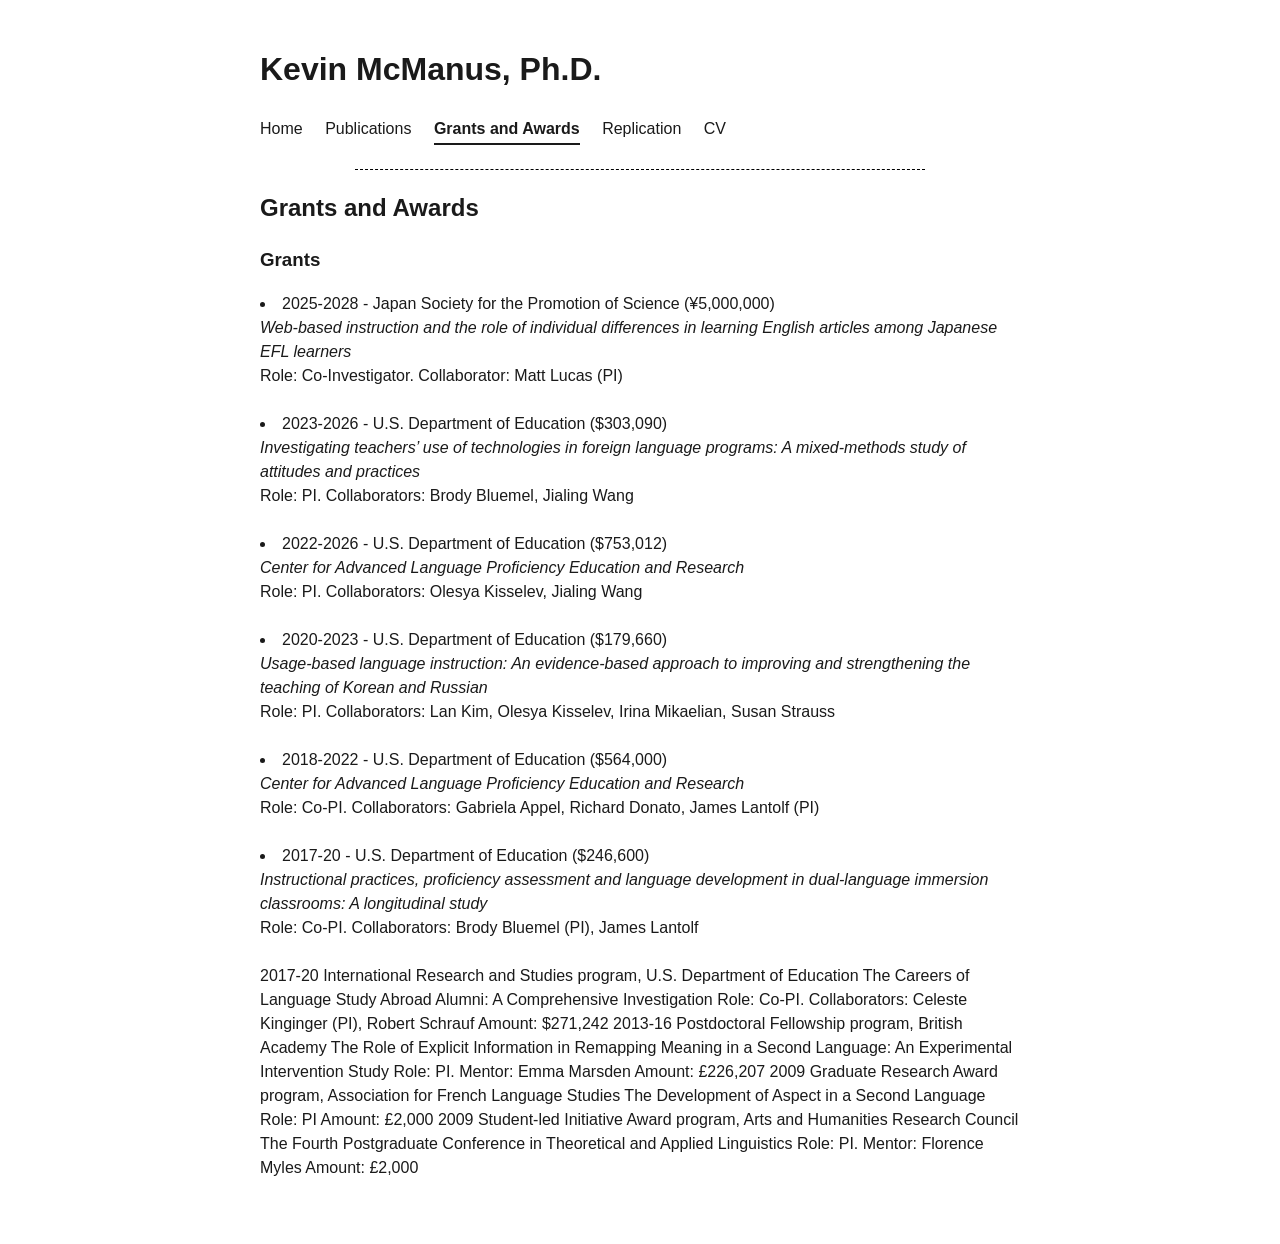
==== grants.html @ 2368aeef "Update grants.html" ====
<!DOCTYPE html>
<html lang="en">
<head>
  <meta charset="utf-8">
  <meta name="viewport" content="width=device-width, initial-scale=1">
  <title>Grants & Awards — Kevin McManus, Ph.D.</title>
  <link rel="stylesheet" href="style.css">
</head>

<body>

<header>
  <h1><a class="name-link" href="index.html">Kevin McManus, Ph.D.</a></h1>

  <nav class="site-nav">
    <a href="index.html">Home</a>
    <a href="publications.html">Publications</a>
    <a href="grants.html" class="active">Grants and Awards</a>
    <a href="replication.html">Replication</a>
    <a href="McManusCV.pdf" target="_blank">CV</a>
  </nav>

  <hr class="dashed">
</header>

<h2>Grants and Awards</h2>

<h3>Grants</h3>

<li>2025-2028 - Japan Society for the Promotion of Science (¥5,000,000)<br>
	<i>Web-based instruction and the role of individual differences in learning English articles among Japanese EFL learners</i><br>
	Role: Co-Investigator. Collaborator: Matt Lucas (PI)</li><br>
	
<li>2023-2026 - U.S. Department of Education ($303,090)<br>
	<i>Investigating teachers’ use of technologies in foreign language programs: A mixed-methods study of attitudes and practices</i><br>
	Role: PI. Collaborators: Brody Bluemel, Jialing Wang</li><br>
	
<li>2022-2026 - U.S. Department of Education ($753,012)<br>
	<i>Center for Advanced Language Proficiency Education and Research</i><br>
	Role: PI. Collaborators: Olesya Kisselev, Jialing Wang</li><br>
	
<li>2020-2023 - U.S. Department of Education ($179,660)<br>
	<i>Usage-based language instruction: An evidence-based approach to improving and strengthening the teaching of Korean and Russian</i><br>
	Role: PI. Collaborators: Lan Kim, Olesya Kisselev, Irina Mikaelian, Susan Strauss</li><br>

<li>2018-2022 - U.S. Department of Education ($564,000)<br>
	<i>Center for Advanced Language Proficiency Education and Research</i><br>
	Role: Co-PI. Collaborators: Gabriela Appel, Richard Donato, James Lantolf (PI)</li><br>

<li>2017-20 - U.S. Department of Education ($246,600)<br>
	<i>Instructional practices, proficiency assessment and language development in dual-language immersion classrooms: A longitudinal study</i><br>
	Role: Co-PI. Collaborators: Brody Bluemel (PI), James Lantolf</li><br>

2017-20	International Research and Studies program, U.S. Department of Education
The Careers of Language Study Abroad Alumni: A Comprehensive Investigation
Role: Co-PI. Collaborators: Celeste Kinginger (PI), Robert Schrauf
		Amount: $271,242

	
2013-16	Postdoctoral Fellowship program, British Academy 
The Role of Explicit Information in Remapping Meaning in a Second Language: An Experimental Intervention Study
Role: PI. Mentor: Emma Marsden
Amount: £226,207

2009	Graduate Research Award program, Association for French Language Studies 
The Development of Aspect in a Second Language
Role: PI
Amount: £2,000
	
2009	Student-led Initiative Award program, Arts and Humanities Research Council 
The Fourth Postgraduate Conference in Theoretical and Applied Linguistics
Role: PI. Mentor: Florence Myles
Amount: £2,000


  

</body>
</html>
---- style.css ----
/* Shared styles for kmcmanusuk.github.io
   Edit this one file to change the look of every page. */

body {
  font-family: Arial, Helvetica, sans-serif;
  color: #1a1a1a;
  line-height: 1.5;
  max-width: 760px;      /* keeps lines a comfortable length instead of full-width */
  margin: 0 auto;
  padding: 24px 20px 64px;
}

h1 { font-family: Arial, Helvetica, sans-serif; }
h2, h3, h4 { font-family: Arial, Helvetica, sans-serif; }
p, ul, li { font-family: Arial, Helvetica, sans-serif; }

a { color: #14507a; }
a:hover { color: #0f3b5a; }

/* Headshot: the dotted border is kept from the original design */
img.headshot {
  float: right;
  border: 1px dotted black;
  margin: 0 0 15px 20px;
}

/* Name as a link back to Home on inner pages */
h1 a.name-link { color: inherit; text-decoration: none; }
h1 a.name-link:hover { text-decoration: underline; }

/* The menu (left-aligned by default; centered on the Home page only) */
nav.site-nav {
  margin: 16px 0 4px;
}
nav.site-nav a {
  display: inline-block;
  margin: 0 18px 6px 0;
  padding: 2px 0;
  text-decoration: none;
  color: #1a1a1a;
}
nav.site-nav a:hover {
  text-decoration: underline;
}
nav.site-nav a.active {
  font-weight: bold;
  border-bottom: 2px solid #1a1a1a;
}

/* Center the menu on the Home page only (its <body> has class="home") */
body.home nav.site-nav {
  text-align: center;
}
body.home nav.site-nav a {
  margin: 0 9px 6px;   /* symmetric spacing so the centered row is even */
}

hr.dashed {
  border: 0;
  border-top: 1px dashed #000;
  width: 75%;
  margin: 18px auto;
}

/* Publications list spacing */
ul.pubs { padding-left: 20px; }
ul.pubs li { margin-bottom: 14px; }
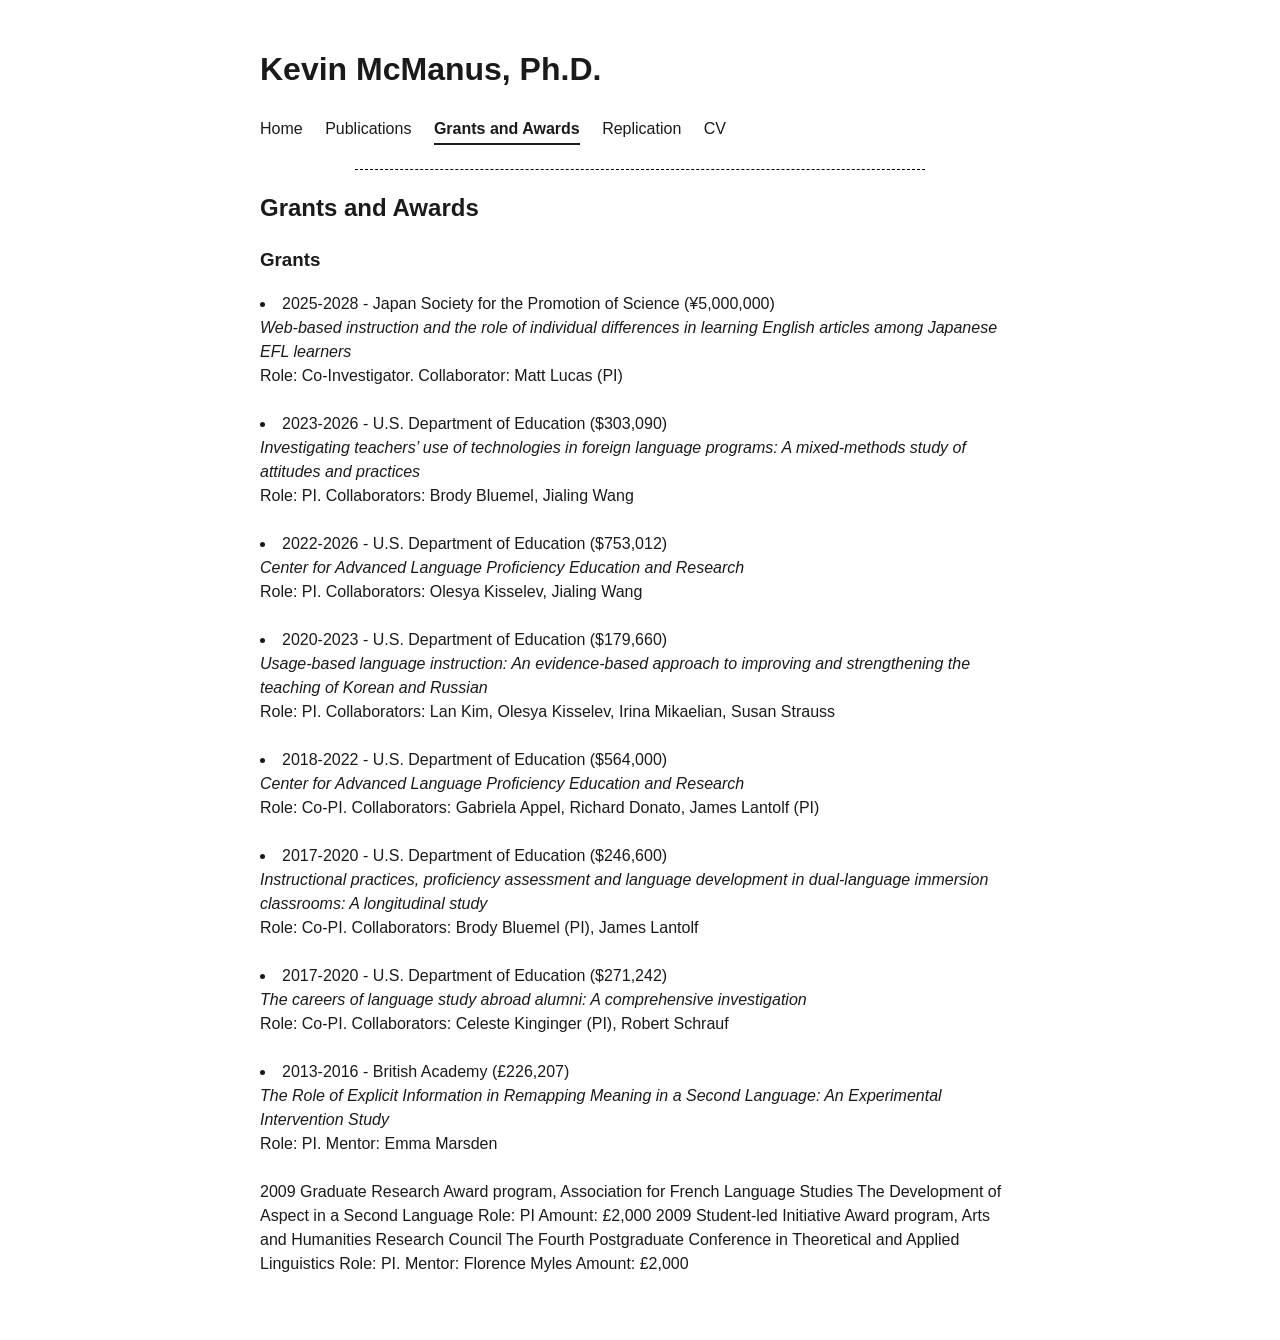
==== commit 1a142146: "Update grants.html" ====
--- a/grants.html
+++ b/grants.html
@@ -47,20 +47,17 @@
 	<i>Center for Advanced Language Proficiency Education and Research</i><br>
 	Role: Co-PI. Collaborators: Gabriela Appel, Richard Donato, James Lantolf (PI)</li><br>
 
-<li>2017-20 - U.S. Department of Education ($246,600)<br>
+<li>2017-2020 - U.S. Department of Education ($246,600)<br>
 	<i>Instructional practices, proficiency assessment and language development in dual-language immersion classrooms: A longitudinal study</i><br>
 	Role: Co-PI. Collaborators: Brody Bluemel (PI), James Lantolf</li><br>
 
-2017-20	International Research and Studies program, U.S. Department of Education
-The Careers of Language Study Abroad Alumni: A Comprehensive Investigation
-Role: Co-PI. Collaborators: Celeste Kinginger (PI), Robert Schrauf
-		Amount: $271,242
+<li>2017-2020 - U.S. Department of Education ($271,242)<br>
+	<i>The careers of language study abroad alumni: A comprehensive investigation</i><br>
+	Role: Co-PI. Collaborators: Celeste Kinginger (PI), Robert Schrauf</li><br>
 
-	
-2013-16	Postdoctoral Fellowship program, British Academy 
-The Role of Explicit Information in Remapping Meaning in a Second Language: An Experimental Intervention Study
-Role: PI. Mentor: Emma Marsden
-Amount: £226,207
+<li>2013-2016 - British Academy (£226,207)<br>
+	<i>The Role of Explicit Information in Remapping Meaning in a Second Language: An Experimental Intervention Study</i><br>
+	Role: PI. Mentor: Emma Marsden</li><br>
 
 2009	Graduate Research Award program, Association for French Language Studies 
 The Development of Aspect in a Second Language
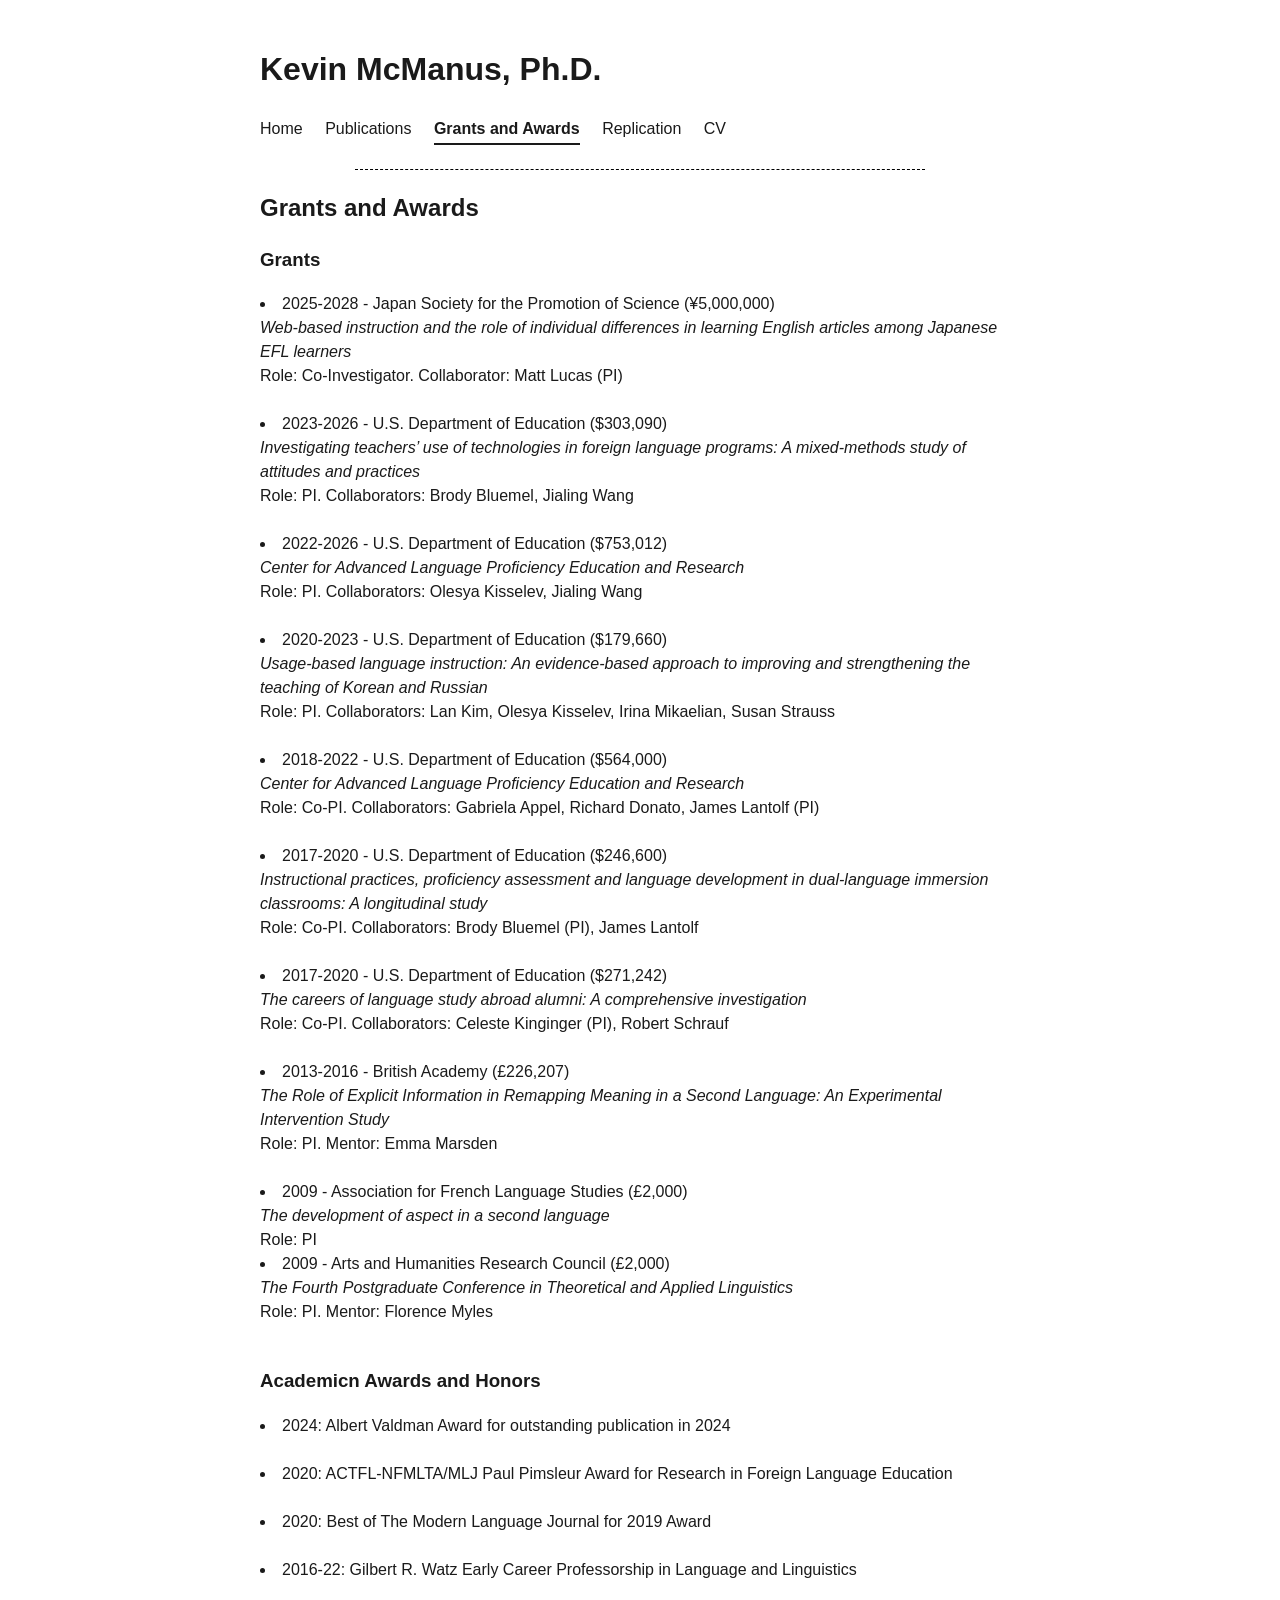
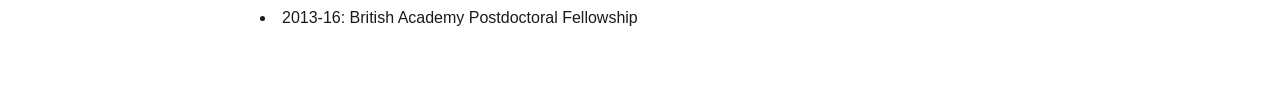
==== commit a3a98bba: "Update grants.html" ====
--- a/grants.html
+++ b/grants.html
@@ -59,18 +59,21 @@
 	<i>The Role of Explicit Information in Remapping Meaning in a Second Language: An Experimental Intervention Study</i><br>
 	Role: PI. Mentor: Emma Marsden</li><br>
 
-2009	Graduate Research Award program, Association for French Language Studies 
-The Development of Aspect in a Second Language
-Role: PI
-Amount: £2,000
+<li>2009 - Association for French Language Studies (£2,000)<br>
+	<i>The development of aspect in a second language</i><br>
+	Role: PI<br> 
 	
-2009	Student-led Initiative Award program, Arts and Humanities Research Council 
-The Fourth Postgraduate Conference in Theoretical and Applied Linguistics
-Role: PI. Mentor: Florence Myles
-Amount: £2,000
+<li>2009 - Arts and Humanities Research Council (£2,000)<br>
+	<i>The Fourth Postgraduate Conference in Theoretical and Applied Linguistics</i><br>
+	Role: PI. Mentor: Florence Myles</li><br>
 
-
-  
+<h3>Academicn Awards and Honors</h3>
+	
+<li>2024: Albert Valdman Award for outstanding publication in 2024</li><br>
+<li>2020: ACTFL-NFMLTA/MLJ Paul Pimsleur Award for Research in Foreign Language Education</li><br>
+<li>2020: Best of The Modern Language Journal for 2019 Award</li><br>
+<li>2016-22: Gilbert R. Watz Early Career Professorship in Language and Linguistics</li><br>
+<li>2013-16: British Academy Postdoctoral Fellowship</li>
 
 </body>
 </html>
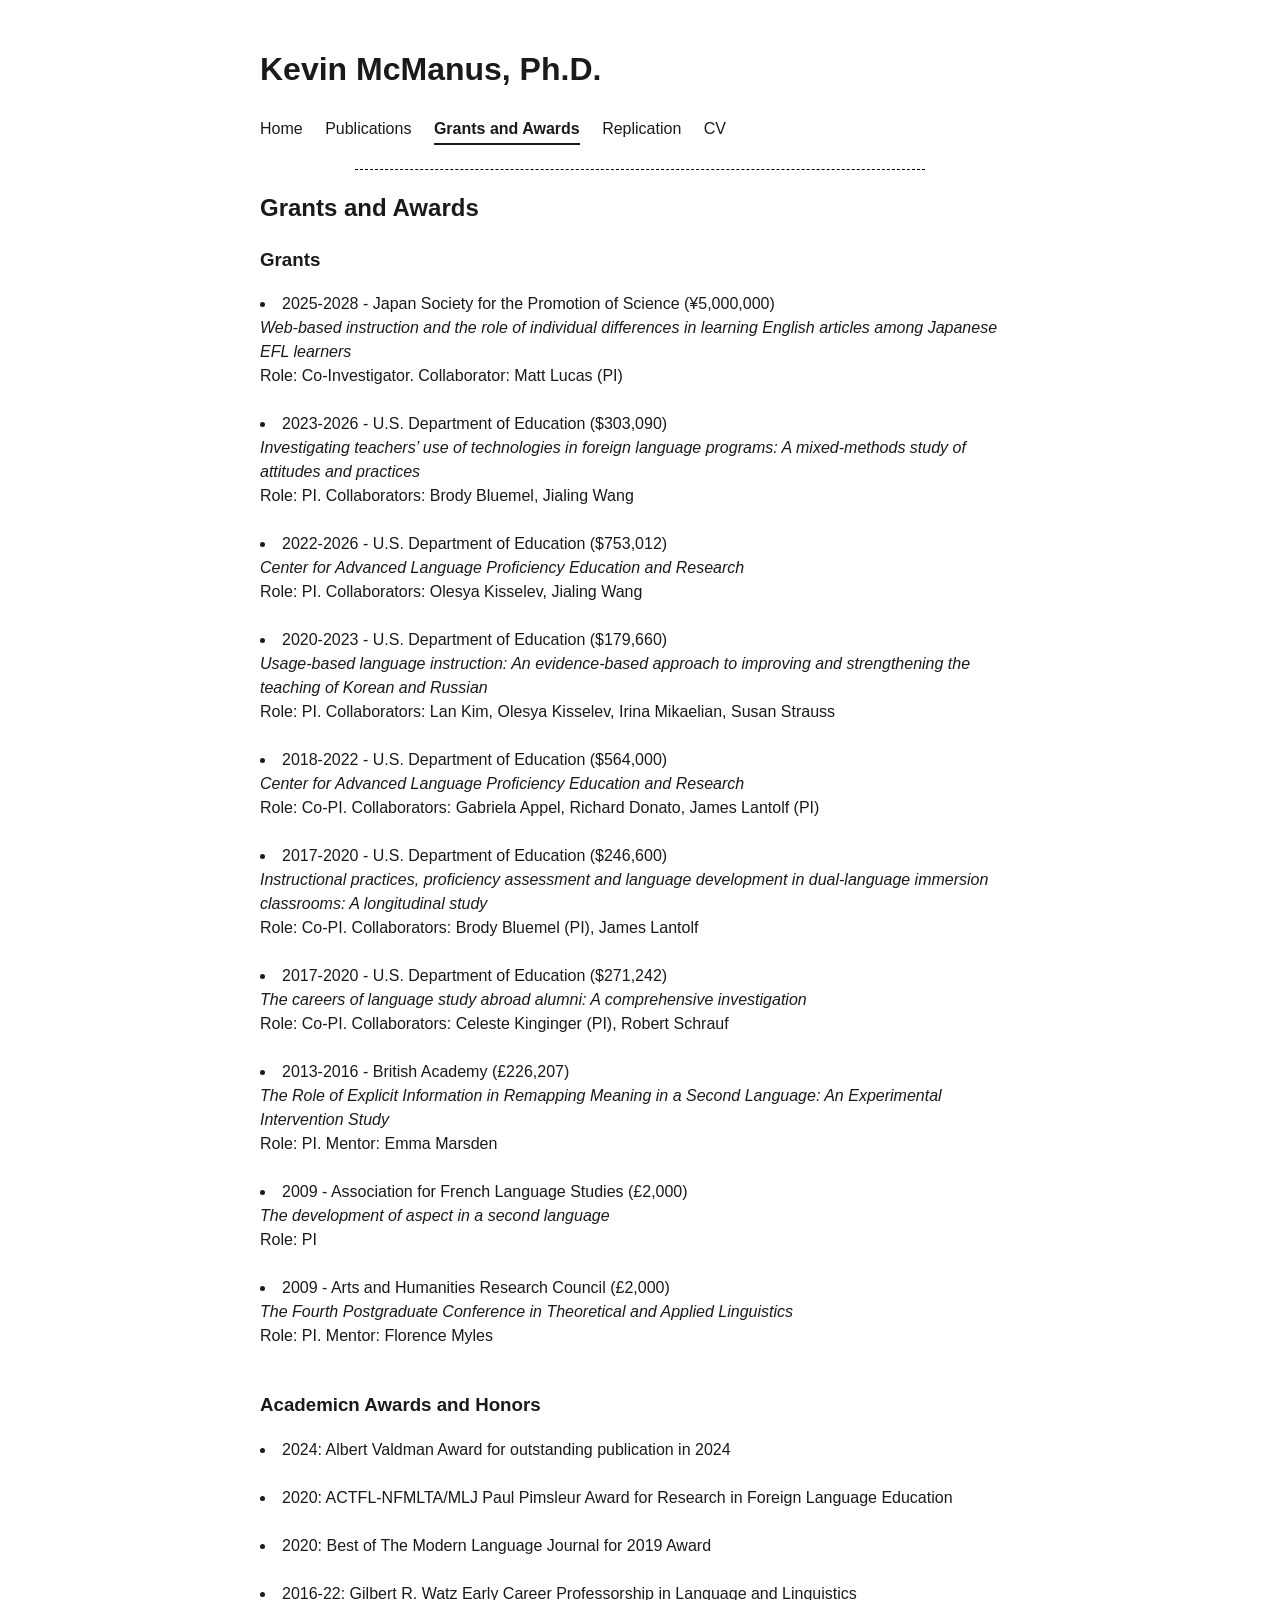
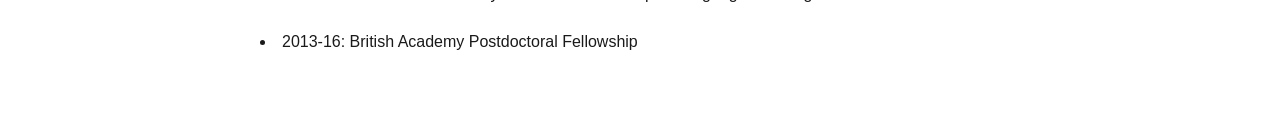
==== commit 5af628f5: "Update grants.html" ====
--- a/grants.html
+++ b/grants.html
@@ -61,7 +61,7 @@
 
 <li>2009 - Association for French Language Studies (£2,000)<br>
 	<i>The development of aspect in a second language</i><br>
-	Role: PI<br> 
+	Role: PI</li><br> 
 	
 <li>2009 - Arts and Humanities Research Council (£2,000)<br>
 	<i>The Fourth Postgraduate Conference in Theoretical and Applied Linguistics</i><br>
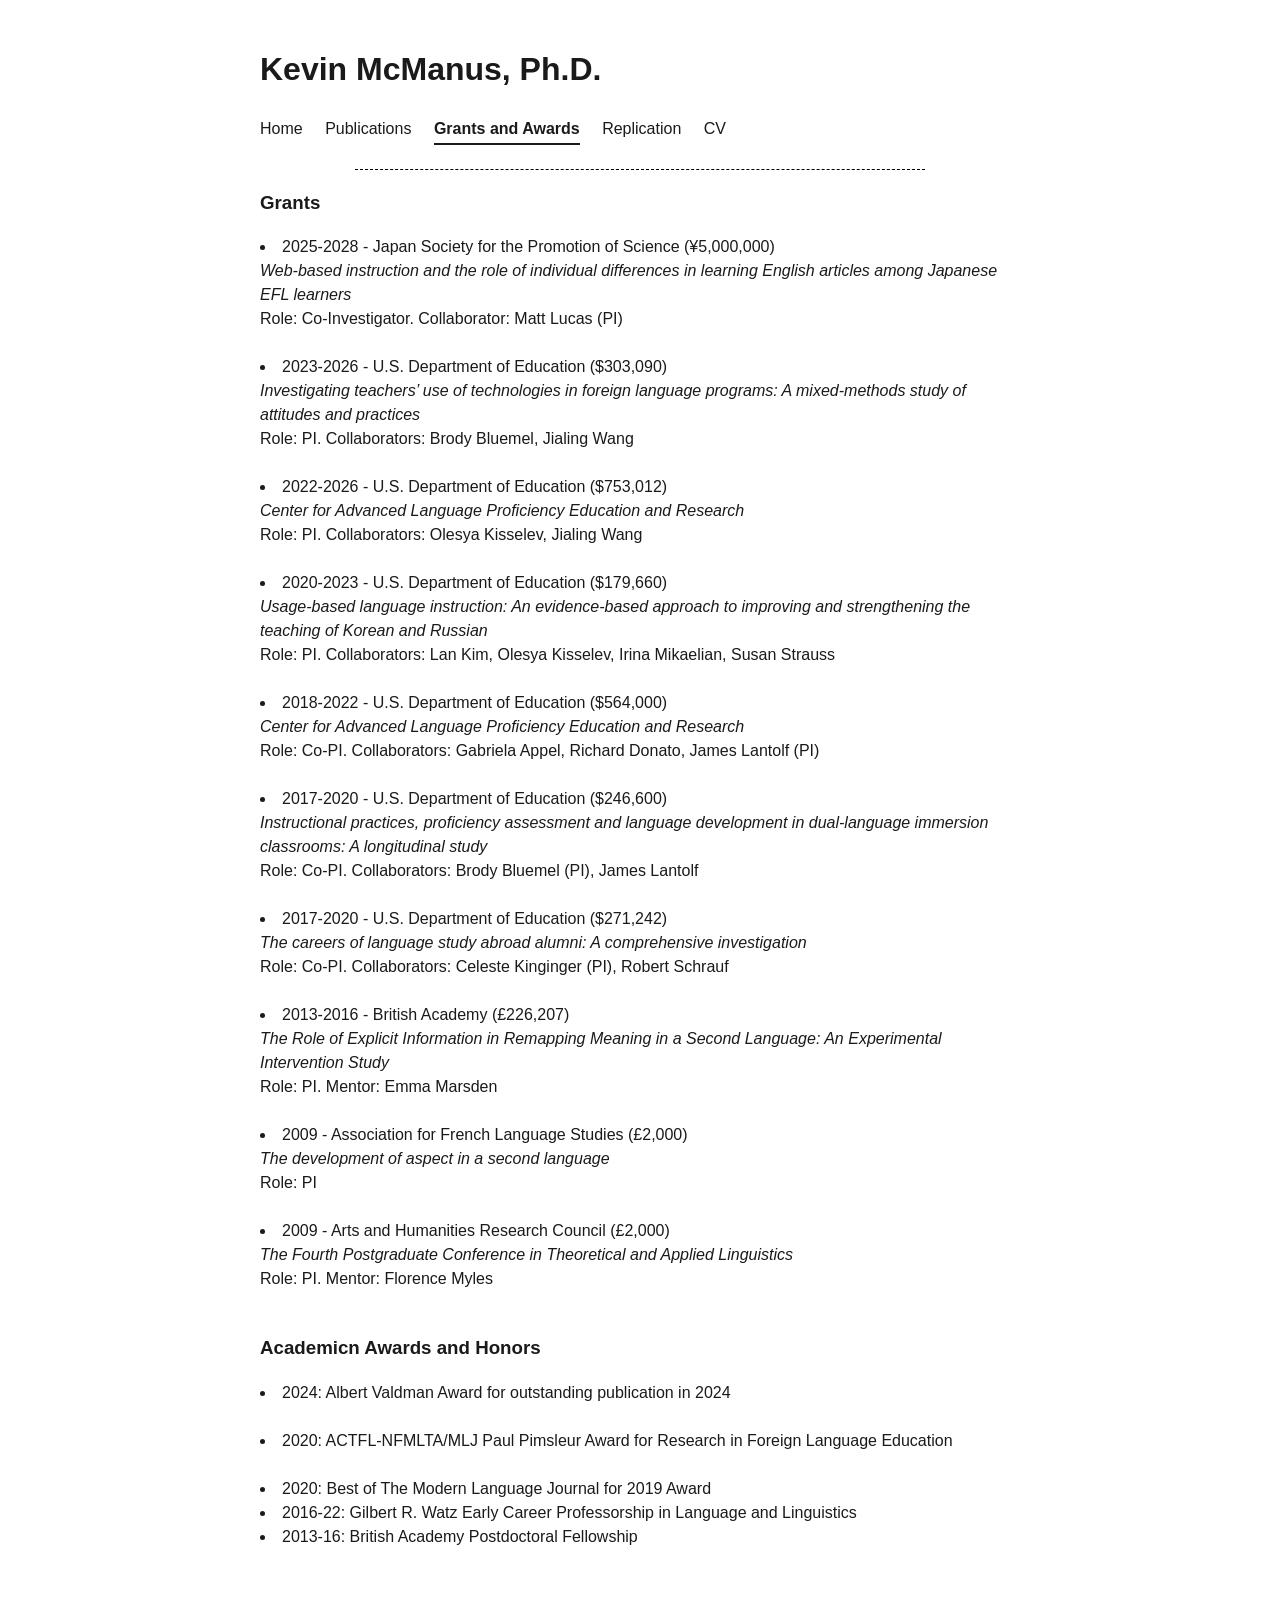
==== commit 8e5264c6: "Update grants.html" ====
--- a/grants.html
+++ b/grants.html
@@ -22,8 +22,6 @@
 
   <hr class="dashed">
 </header>
-
-<h2>Grants and Awards</h2>
 
 <h3>Grants</h3>
 
@@ -71,8 +69,8 @@
 	
 <li>2024: Albert Valdman Award for outstanding publication in 2024</li><br>
 <li>2020: ACTFL-NFMLTA/MLJ Paul Pimsleur Award for Research in Foreign Language Education</li><br>
-<li>2020: Best of The Modern Language Journal for 2019 Award</li><br>
-<li>2016-22: Gilbert R. Watz Early Career Professorship in Language and Linguistics</li><br>
+<li>2020: Best of The Modern Language Journal for 2019 Award</li>
+<li>2016-22: Gilbert R. Watz Early Career Professorship in Language and Linguistics</li>
 <li>2013-16: British Academy Postdoctoral Fellowship</li>
 
 </body>
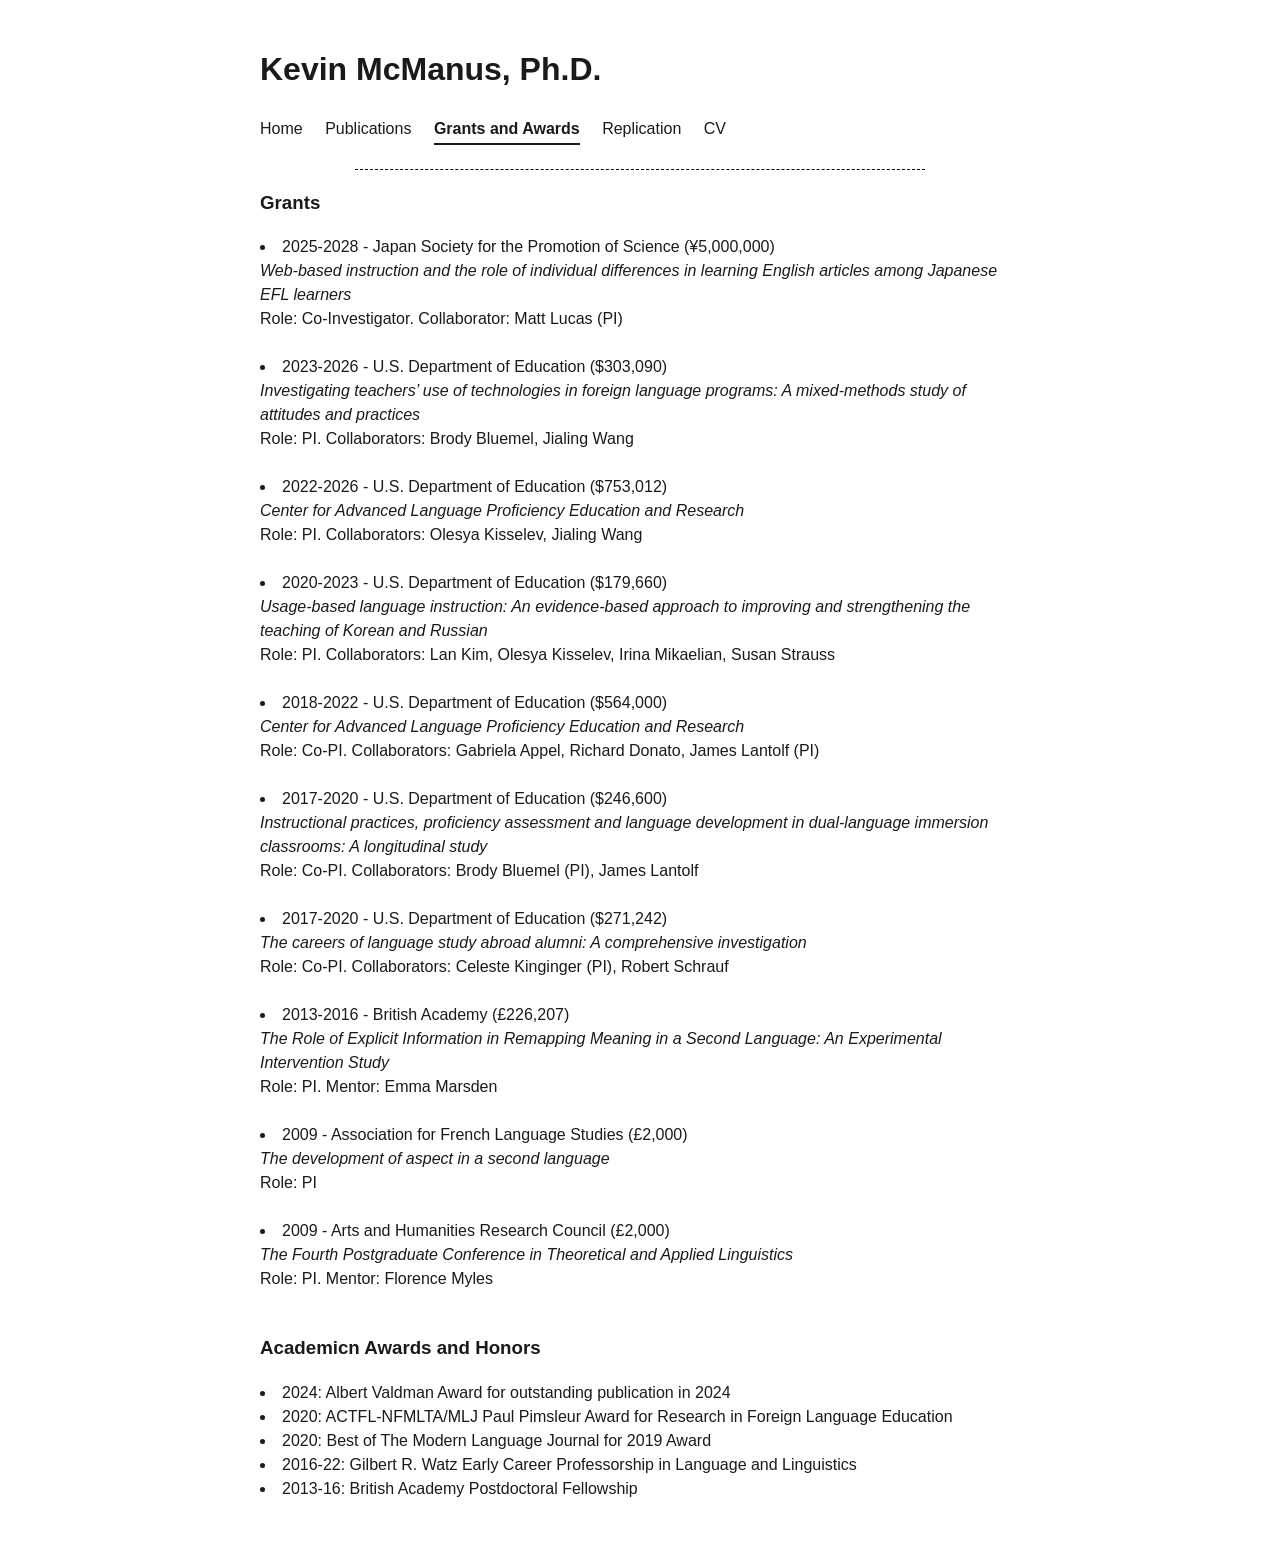
==== commit 9f3dd1e4: "Update grants.html" ====
--- a/grants.html
+++ b/grants.html
@@ -67,8 +67,8 @@
 
 <h3>Academicn Awards and Honors</h3>
 	
-<li>2024: Albert Valdman Award for outstanding publication in 2024</li><br>
-<li>2020: ACTFL-NFMLTA/MLJ Paul Pimsleur Award for Research in Foreign Language Education</li><br>
+<li>2024: Albert Valdman Award for outstanding publication in 2024</li>
+<li>2020: ACTFL-NFMLTA/MLJ Paul Pimsleur Award for Research in Foreign Language Education</li>
 <li>2020: Best of The Modern Language Journal for 2019 Award</li>
 <li>2016-22: Gilbert R. Watz Early Career Professorship in Language and Linguistics</li>
 <li>2013-16: British Academy Postdoctoral Fellowship</li>
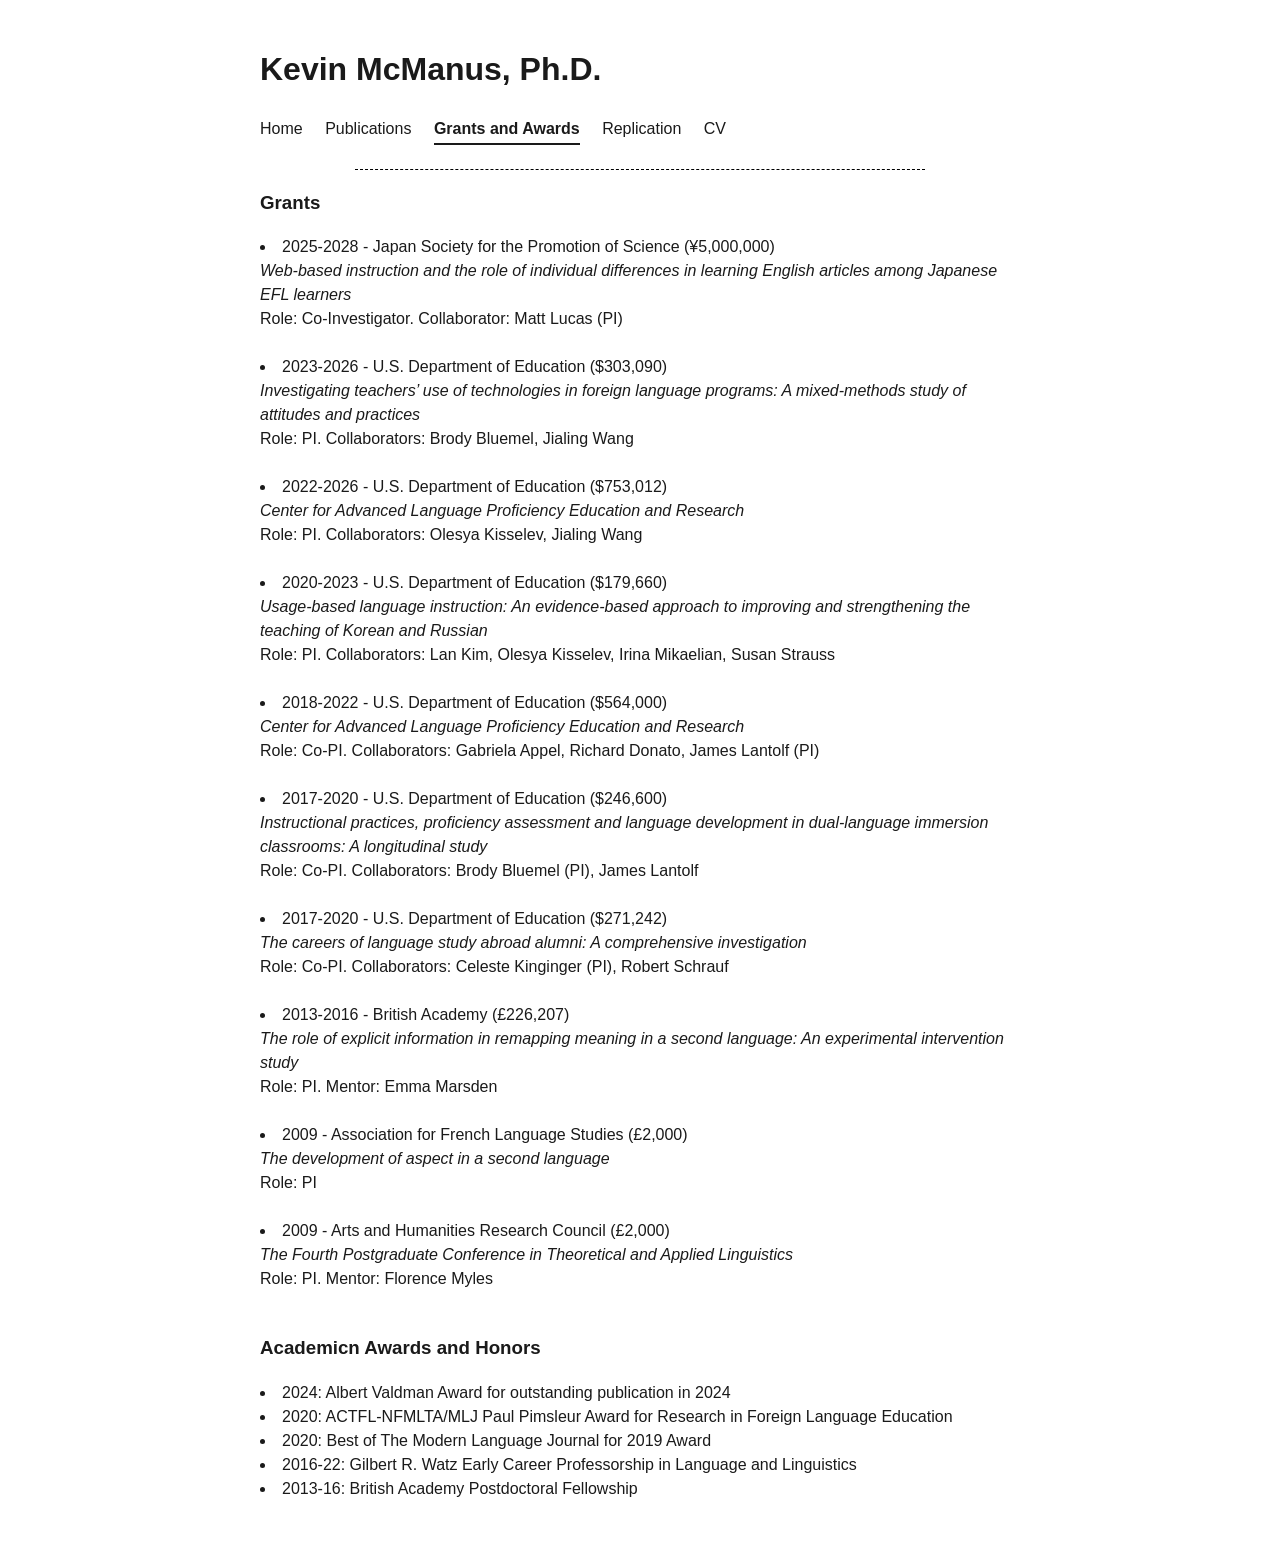
==== commit d1757564: "Update grants.html" ====
--- a/grants.html
+++ b/grants.html
@@ -54,7 +54,7 @@
 	Role: Co-PI. Collaborators: Celeste Kinginger (PI), Robert Schrauf</li><br>
 
 <li>2013-2016 - British Academy (£226,207)<br>
-	<i>The Role of Explicit Information in Remapping Meaning in a Second Language: An Experimental Intervention Study</i><br>
+	<i>The role of explicit information in remapping meaning in a second language: An experimental intervention study</i><br>
 	Role: PI. Mentor: Emma Marsden</li><br>
 
 <li>2009 - Association for French Language Studies (£2,000)<br>
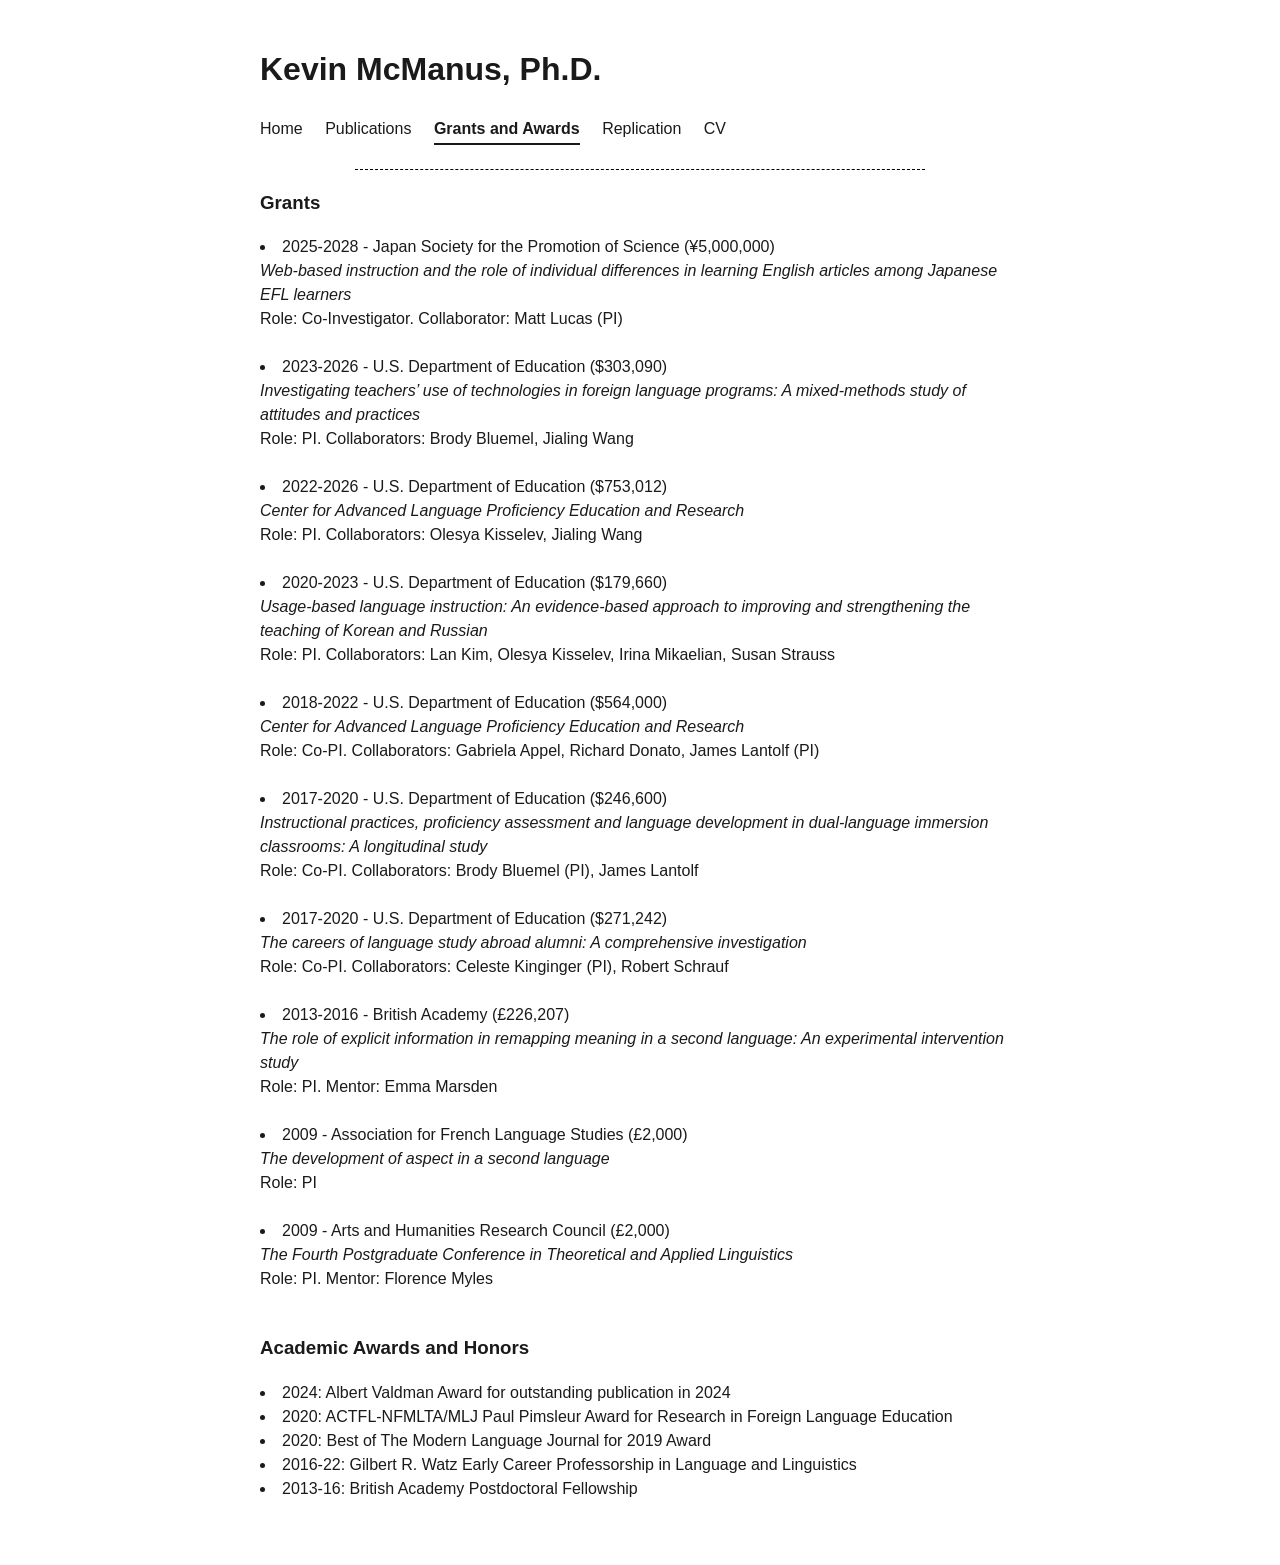
==== commit add9b700: "Update grants.html" ====
--- a/grants.html
+++ b/grants.html
@@ -65,7 +65,7 @@
 	<i>The Fourth Postgraduate Conference in Theoretical and Applied Linguistics</i><br>
 	Role: PI. Mentor: Florence Myles</li><br>
 
-<h3>Academicn Awards and Honors</h3>
+<h3>Academic Awards and Honors</h3>
 	
 <li>2024: Albert Valdman Award for outstanding publication in 2024</li>
 <li>2020: ACTFL-NFMLTA/MLJ Paul Pimsleur Award for Research in Foreign Language Education</li>
